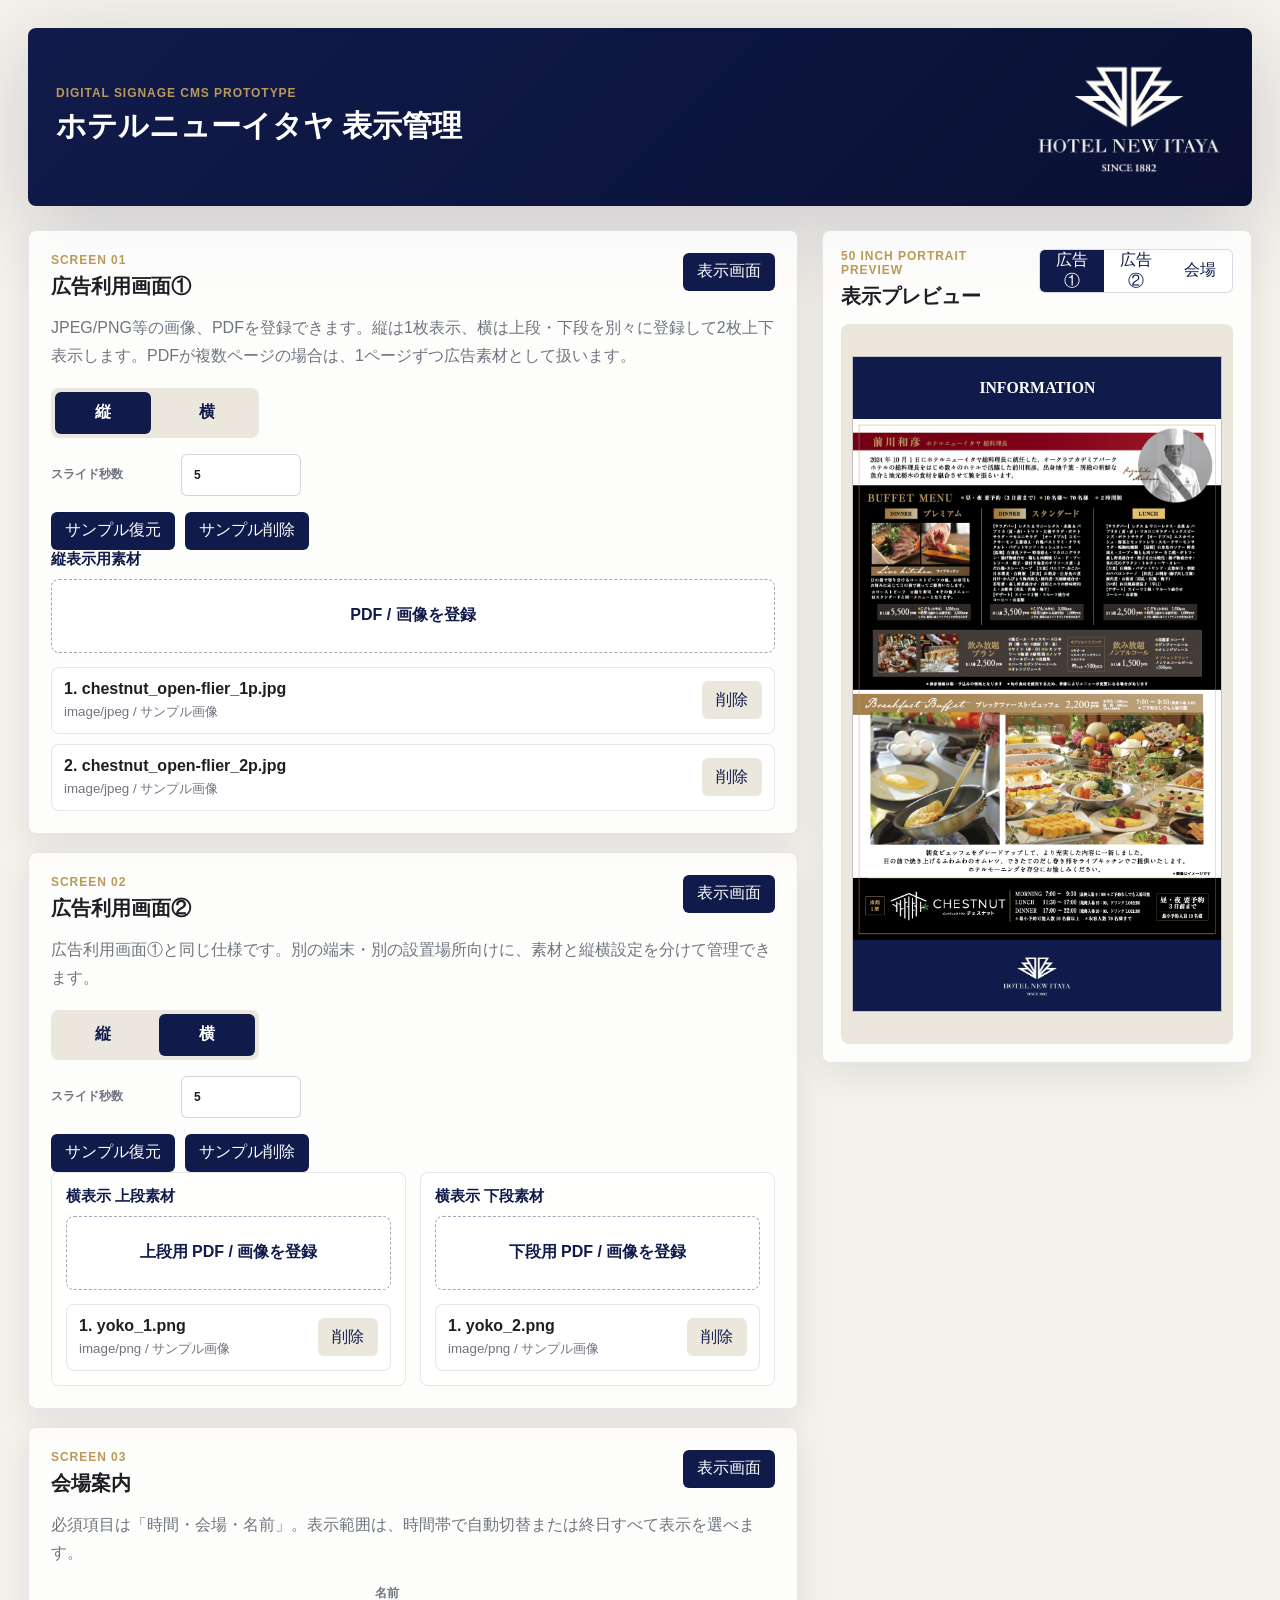
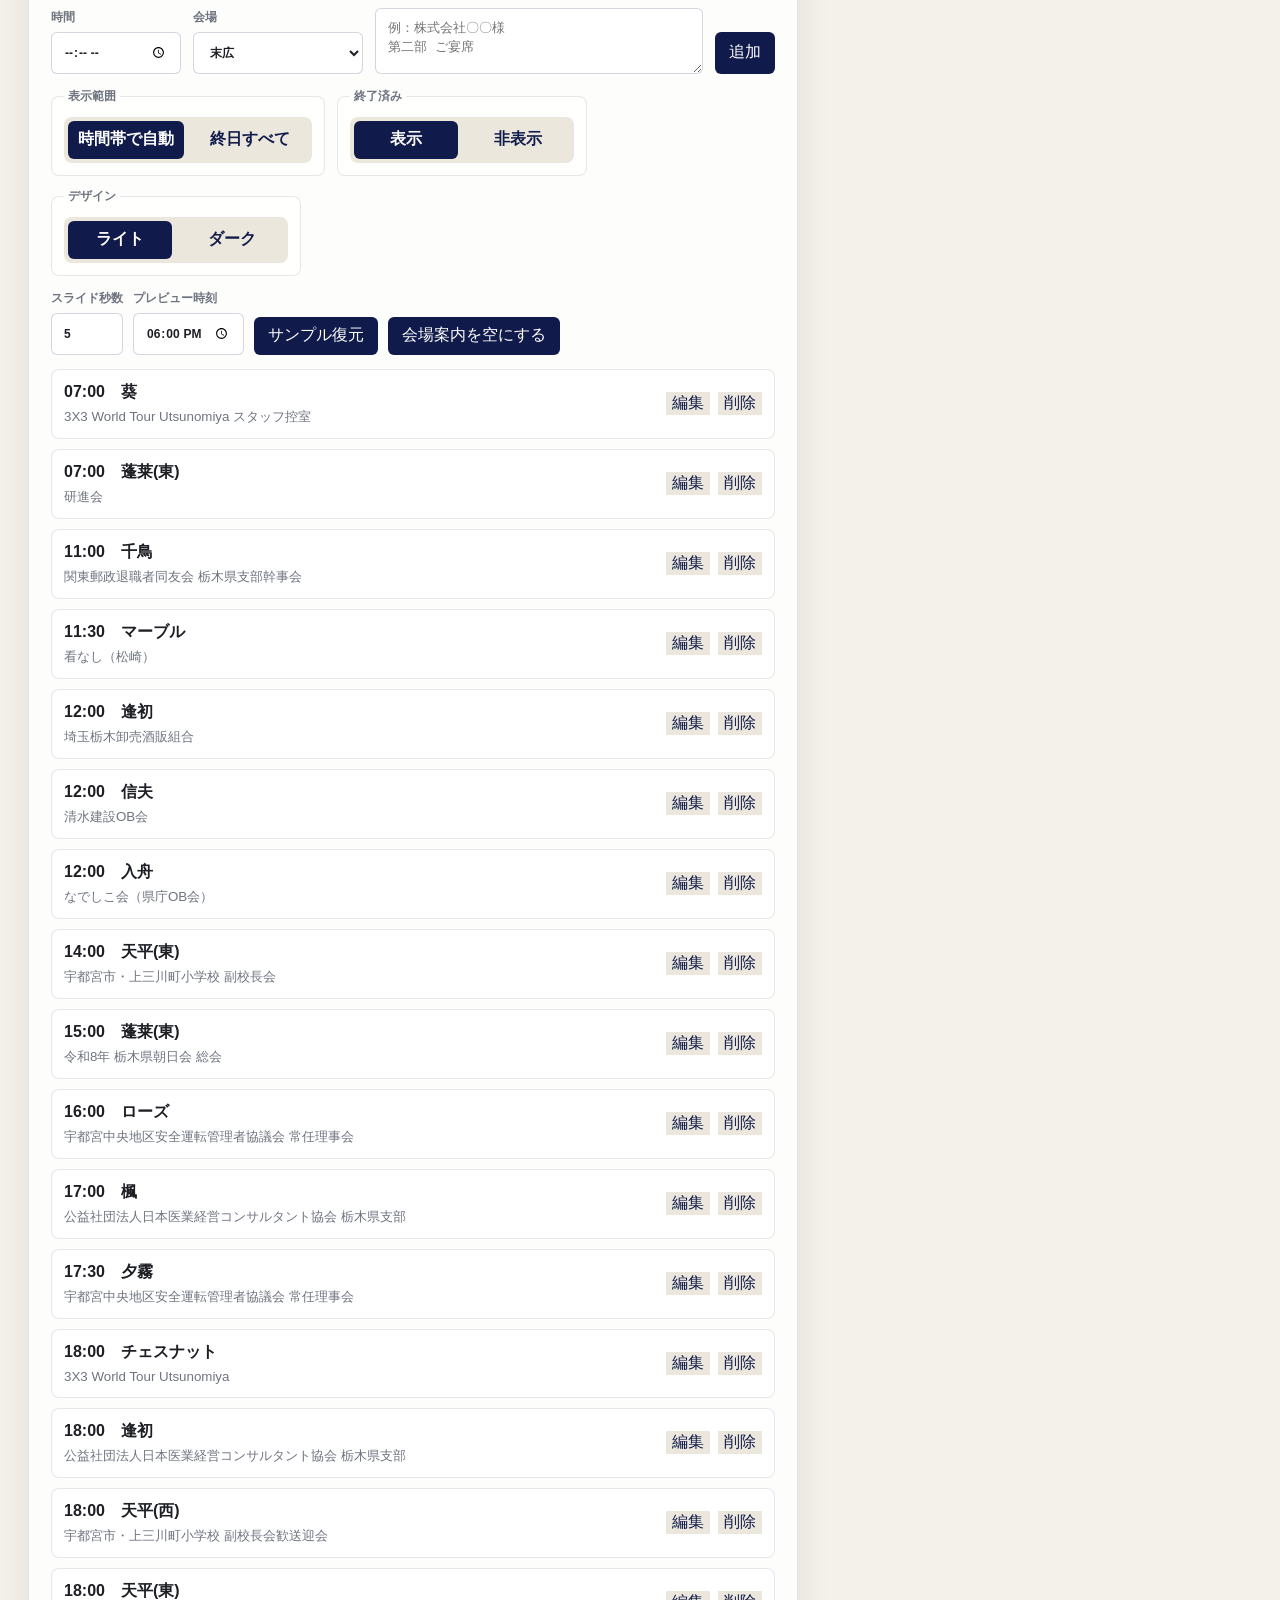
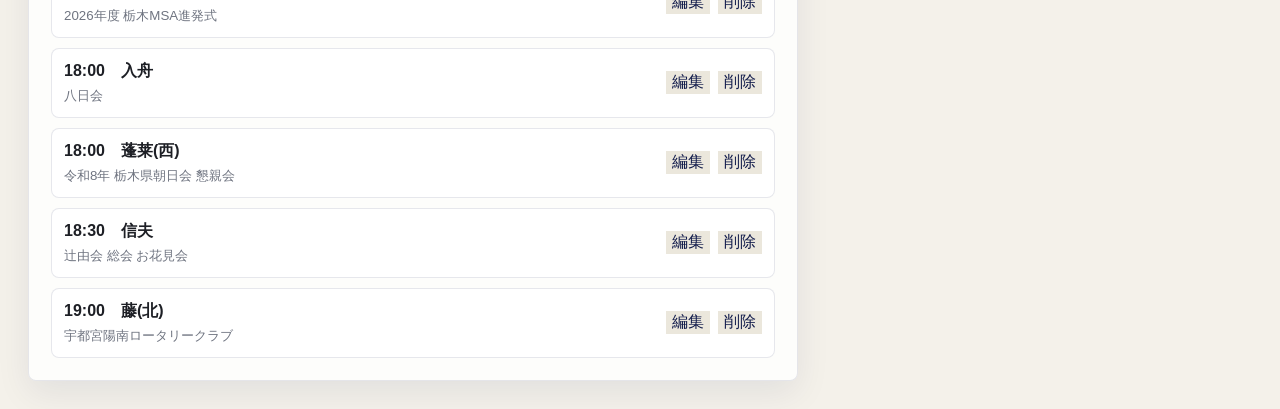
==== index.html @ 5f31ba5e "Add signage CMS prototype" ====
<!doctype html>
<html lang="ja">
  <head>
    <meta charset="utf-8">
    <meta name="viewport" content="width=device-width, initial-scale=1">
    <title>ホテルニューイタヤ デジタルサイネージCMS 試作</title>
    <link rel="stylesheet" href="./styles.css">
  </head>
  <body>
    <main id="adminApp" class="admin-app" aria-label="CMS管理画面">
      <header class="admin-header">
        <div>
          <p class="eyebrow">DIGITAL SIGNAGE CMS PROTOTYPE</p>
          <h1>ホテルニューイタヤ 表示管理</h1>
        </div>
        <img class="admin-logo" src="./assets/logo_itaya.png" alt="HOTEL NEW ITAYA">
      </header>

      <section class="admin-layout">
        <div class="admin-controls">
          <section class="panel">
            <div class="panel-title">
              <div>
                <p class="panel-kicker">Screen 01</p>
                <h2>広告利用画面①</h2>
              </div>
              <a class="ghost-link" data-view-link href="./index.html?screen=ad1" target="_blank">表示画面</a>
            </div>
            <p class="panel-note">JPEG/PNG等の画像、PDFを登録できます。縦は1枚表示、横は上段・下段を別々に登録して2枚上下表示します。PDFが複数ページの場合は、1ページずつ広告素材として扱います。</p>
            <div class="layout-choice" role="radiogroup" aria-label="広告表示方向">
              <label>
                <input id="adLayoutPortrait" type="radio" name="adLayout" value="portrait">
                <span>縦</span>
              </label>
              <label>
                <input id="adLayoutLandscape" type="radio" name="adLayout" value="landscape">
                <span>横</span>
              </label>
            </div>
            <label class="setting-field">
              <span>スライド秒数</span>
              <input id="adSlideSeconds" type="number" min="1" max="120" step="1">
            </label>
            <div class="event-tools ad-sample-tools">
              <button id="restoreAdSamples" type="button">サンプル復元</button>
              <button id="clearAdSamples" type="button">サンプル削除</button>
            </div>
            <div id="adPortraitControls" class="media-mode-panel">
              <h3>縦表示用素材</h3>
              <label class="upload-box">
                <input id="adPortraitUpload" type="file" accept=".jpg,.jpeg,.png,.webp,.gif,.pdf,image/*,application/pdf" multiple>
                <span>PDF / 画像を登録</span>
              </label>
              <div id="adPortraitList" class="media-list"></div>
            </div>
            <div id="adLandscapeControls" class="media-mode-panel">
              <div class="split-upload-grid">
                <section class="split-upload">
                  <h3>横表示 上段素材</h3>
                  <label class="upload-box">
                    <input id="adLandscapeTopUpload" type="file" accept=".jpg,.jpeg,.png,.webp,.gif,.pdf,image/*,application/pdf" multiple>
                    <span>上段用 PDF / 画像を登録</span>
                  </label>
                  <div id="adLandscapeTopList" class="media-list"></div>
                </section>
                <section class="split-upload">
                  <h3>横表示 下段素材</h3>
                  <label class="upload-box">
                    <input id="adLandscapeBottomUpload" type="file" accept=".jpg,.jpeg,.png,.webp,.gif,.pdf,image/*,application/pdf" multiple>
                    <span>下段用 PDF / 画像を登録</span>
                  </label>
                  <div id="adLandscapeBottomList" class="media-list"></div>
                </section>
              </div>
            </div>
          </section>

          <section class="panel">
            <div class="panel-title">
              <div>
                <p class="panel-kicker">Screen 02</p>
                <h2>広告利用画面②</h2>
              </div>
              <a class="ghost-link" data-view-link href="./index.html?screen=ad2" target="_blank">表示画面</a>
            </div>
            <p class="panel-note">広告利用画面①と同じ仕様です。別の端末・別の設置場所向けに、素材と縦横設定を分けて管理できます。</p>
            <div class="layout-choice" role="radiogroup" aria-label="広告表示方向②">
              <label>
                <input id="ad2LayoutPortrait" type="radio" name="ad2Layout" value="portrait">
                <span>縦</span>
              </label>
              <label>
                <input id="ad2LayoutLandscape" type="radio" name="ad2Layout" value="landscape">
                <span>横</span>
              </label>
            </div>
            <label class="setting-field">
              <span>スライド秒数</span>
              <input id="ad2SlideSeconds" type="number" min="1" max="120" step="1">
            </label>
            <div class="event-tools ad-sample-tools">
              <button id="restoreAd2Samples" type="button">サンプル復元</button>
              <button id="clearAd2Samples" type="button">サンプル削除</button>
            </div>
            <div id="ad2PortraitControls" class="media-mode-panel">
              <h3>縦表示用素材</h3>
              <label class="upload-box">
                <input id="ad2PortraitUpload" type="file" accept=".jpg,.jpeg,.png,.webp,.gif,.pdf,image/*,application/pdf" multiple>
                <span>PDF / 画像を登録</span>
              </label>
              <div id="ad2PortraitList" class="media-list"></div>
            </div>
            <div id="ad2LandscapeControls" class="media-mode-panel">
              <div class="split-upload-grid">
                <section class="split-upload">
                  <h3>横表示 上段素材</h3>
                  <label class="upload-box">
                    <input id="ad2LandscapeTopUpload" type="file" accept=".jpg,.jpeg,.png,.webp,.gif,.pdf,image/*,application/pdf" multiple>
                    <span>上段用 PDF / 画像を登録</span>
                  </label>
                  <div id="ad2LandscapeTopList" class="media-list"></div>
                </section>
                <section class="split-upload">
                  <h3>横表示 下段素材</h3>
                  <label class="upload-box">
                    <input id="ad2LandscapeBottomUpload" type="file" accept=".jpg,.jpeg,.png,.webp,.gif,.pdf,image/*,application/pdf" multiple>
                    <span>下段用 PDF / 画像を登録</span>
                  </label>
                  <div id="ad2LandscapeBottomList" class="media-list"></div>
                </section>
              </div>
            </div>
          </section>

          <section class="panel">
            <div class="panel-title">
              <div>
                <p class="panel-kicker">Screen 03</p>
                <h2>会場案内</h2>
              </div>
              <a class="ghost-link" data-view-link href="./index.html?screen=venue" target="_blank">表示画面</a>
            </div>
            <p class="panel-note">必須項目は「時間・会場・名前」。表示範囲は、時間帯で自動切替または終日すべて表示を選べます。</p>

            <form id="eventForm" class="event-form">
              <label>
                <span>時間</span>
                <input id="eventTime" type="time" required>
              </label>
              <label>
                <span>会場</span>
                <select id="eventVenue" required></select>
              </label>
              <label class="event-name-field">
                <span>名前</span>
                <textarea id="eventName" rows="2" required placeholder="例：株式会社〇〇様&#10;第二部 ご宴席"></textarea>
              </label>
              <div class="event-form-actions">
                <button id="eventSubmitButton" type="submit">追加</button>
                <button id="cancelEventEdit" class="secondary is-hidden" type="button">編集取消</button>
              </div>
            </form>

            <div class="venue-options">
              <fieldset class="venue-option-group">
                <legend>表示範囲</legend>
                <div class="venue-toggle">
                  <label>
                    <input id="venueModeAuto" type="radio" name="venueDisplayMode" value="auto">
                    <span>時間帯で自動</span>
                  </label>
                  <label>
                    <input id="venueModeAll" type="radio" name="venueDisplayMode" value="all">
                    <span>終日すべて</span>
                  </label>
                </div>
              </fieldset>
              <fieldset class="venue-option-group">
                <legend>終了済み</legend>
                <div class="venue-toggle">
                  <label>
                    <input id="venueEndedShow" type="radio" name="venueEndedMode" value="show">
                    <span>表示</span>
                  </label>
                  <label>
                    <input id="venueEndedHide" type="radio" name="venueEndedMode" value="hide">
                    <span>非表示</span>
                  </label>
                </div>
              </fieldset>
              <fieldset class="venue-option-group">
                <legend>デザイン</legend>
                <div class="venue-toggle">
                  <label>
                    <input id="venueThemeLight" type="radio" name="venueTheme" value="light">
                    <span>ライト</span>
                  </label>
                  <label>
                    <input id="venueThemeDark" type="radio" name="venueTheme" value="dark">
                    <span>ダーク</span>
                  </label>
                </div>
              </fieldset>
            </div>

            <div class="event-tools">
              <label>
                <span>スライド秒数</span>
                <input id="venueSlideSeconds" type="number" min="1" max="120" step="1">
              </label>
              <label>
                <span>プレビュー時刻</span>
                <input id="previewTime" type="time" value="18:00">
              </label>
              <button id="loadSampleEvents" type="button">サンプル復元</button>
              <button id="clearEvents" type="button">会場案内を空にする</button>
            </div>
            <div id="eventList" class="event-list"></div>
          </section>
        </div>

        <aside class="preview-panel" aria-label="表示プレビュー">
          <div class="preview-toolbar">
            <div>
              <p class="panel-kicker">50 inch portrait preview</p>
              <h2>表示プレビュー</h2>
            </div>
            <div class="segmented" role="tablist" aria-label="プレビュー切替">
              <button class="active" type="button" data-preview-screen="ad1">広告①</button>
              <button type="button" data-preview-screen="ad2">広告②</button>
              <button type="button" data-preview-screen="venue">会場</button>
            </div>
          </div>
          <div id="screenPreview" class="monitor-preview"></div>
        </aside>
      </section>
    </main>

    <main id="viewerApp" class="viewer-app" aria-label="サイネージ表示画面"></main>

    <script src="./app.js"></script>
  </body>
</html>
---- styles.css ----
:root {
  --itaya-navy: #111b4b;
  --itaya-navy-deep: #091033;
  --itaya-gold: #b99a58;
  --paper: #fbfaf6;
  --ink: #1d1f25;
  --muted: #6f7480;
  --line: #d8d3c4;
  --admin-bg: #f4f1ea;
  --shadow: 0 22px 80px rgba(17, 27, 75, 0.18);
}

* {
  box-sizing: border-box;
}

html,
body {
  min-height: 100%;
}

body {
  margin: 0;
  color: var(--ink);
  background: var(--admin-bg);
  font-family: -apple-system, BlinkMacSystemFont, "Hiragino Sans", "Yu Gothic", "Meiryo", sans-serif;
}

button,
input,
select {
  font: inherit;
}

button {
  border: 0;
  cursor: pointer;
}

.is-hidden {
  display: none !important;
}

.admin-app {
  min-height: 100vh;
  padding: 28px;
}

.viewer-mode .admin-app {
  display: none;
}

.viewer-app {
  display: none;
}

.viewer-mode .viewer-app {
  display: grid;
  width: 100vw;
  height: 100vh;
  place-items: center;
  overflow: hidden;
  background: #050609;
}

.admin-header {
  display: flex;
  align-items: center;
  justify-content: space-between;
  gap: 24px;
  max-width: 1480px;
  margin: 0 auto 24px;
  padding: 24px 28px;
  color: #fff;
  background: linear-gradient(135deg, var(--itaya-navy), var(--itaya-navy-deep));
  border-radius: 8px;
  box-shadow: var(--shadow);
}

.admin-header h1,
.panel h2,
.preview-panel h2 {
  margin: 0;
}

.admin-header h1 {
  font-size: 30px;
  letter-spacing: 0;
}

.eyebrow,
.panel-kicker {
  margin: 0 0 6px;
  color: var(--itaya-gold);
  font-size: 12px;
  font-weight: 700;
  letter-spacing: 0.08em;
  text-transform: uppercase;
}

.admin-logo {
  width: 190px;
  max-width: 34vw;
  height: auto;
  object-fit: contain;
}

.admin-layout {
  display: grid;
  grid-template-columns: minmax(0, 1fr) 430px;
  gap: 24px;
  max-width: 1480px;
  margin: 0 auto;
}

.admin-controls {
  display: grid;
  gap: 18px;
}

.panel,
.preview-panel {
  background: rgba(255, 255, 255, 0.82);
  border: 1px solid rgba(17, 27, 75, 0.1);
  border-radius: 8px;
  box-shadow: 0 12px 34px rgba(17, 27, 75, 0.08);
}

.panel {
  padding: 22px;
}

.panel-title,
.preview-toolbar {
  display: flex;
  align-items: flex-start;
  justify-content: space-between;
  gap: 16px;
}

.panel h2,
.preview-panel h2 {
  font-size: 20px;
  letter-spacing: 0;
}

.panel-note {
  margin: 14px 0 18px;
  color: var(--muted);
  line-height: 1.75;
}

.ghost-link,
.event-form button,
.event-tools button,
.media-item button {
  display: inline-flex;
  align-items: center;
  justify-content: center;
  min-height: 38px;
  padding: 0 14px;
  color: #fff;
  text-decoration: none;
  background: var(--itaya-navy);
  border-radius: 6px;
  white-space: nowrap;
}

.upload-box {
  display: flex;
  align-items: center;
  justify-content: center;
  min-height: 74px;
  padding: 16px;
  color: var(--itaya-navy);
  font-weight: 700;
  border: 1px dashed rgba(17, 27, 75, 0.38);
  border-radius: 8px;
  background: #fff;
  cursor: pointer;
}

.upload-box input {
  position: absolute;
  width: 1px;
  height: 1px;
  opacity: 0;
  pointer-events: none;
}

.media-list,
.event-list {
  display: grid;
  gap: 10px;
  margin-top: 14px;
}

.media-item,
.event-row {
  display: grid;
  grid-template-columns: 1fr auto;
  gap: 12px;
  align-items: center;
  padding: 12px;
  background: #fff;
  border: 1px solid rgba(17, 27, 75, 0.1);
  border-radius: 8px;
}

.media-item strong,
.event-row strong {
  display: block;
  margin-bottom: 4px;
}

.media-item small,
.event-row small {
  white-space: pre-line;
  color: var(--muted);
}

.media-item button,
.event-row button,
.event-form button.secondary,
.event-tools button.secondary {
  color: var(--itaya-navy);
  background: #ebe7dc;
}

.event-row.is-editing {
  border-color: rgba(185, 154, 88, 0.72);
  background: rgba(185, 154, 88, 0.1);
}

.event-row-actions {
  display: flex;
  flex-wrap: wrap;
  gap: 8px;
  justify-content: flex-end;
}

.event-form {
  display: grid;
  grid-template-columns: 130px 170px minmax(220px, 1fr) auto;
  gap: 12px;
  align-items: end;
}

.setting-field {
  display: grid;
  grid-template-columns: 120px 120px;
  gap: 10px;
  align-items: center;
  width: fit-content;
  margin: 0 0 16px;
  color: var(--muted);
  font-size: 12px;
  font-weight: 700;
}

.layout-choice {
  display: inline-grid;
  grid-template-columns: repeat(2, 96px);
  gap: 8px;
  margin: 0 0 16px;
  padding: 4px;
  background: #ebe7dc;
  border-radius: 8px;
}

.layout-choice label {
  position: relative;
  display: grid;
  min-height: 42px;
  place-items: center;
  color: var(--itaya-navy);
  font-weight: 700;
  border-radius: 6px;
  cursor: pointer;
}

.layout-choice input {
  position: absolute;
  opacity: 0;
  pointer-events: none;
}

.layout-choice label:has(input:checked) {
  color: #fff;
  background: var(--itaya-navy);
}

.media-mode-panel {
  display: block;
}

.media-mode-panel.is-hidden {
  display: none;
}

.media-mode-panel h3,
.split-upload h3 {
  margin: 0 0 10px;
  color: var(--itaya-navy);
  font-size: 15px;
  letter-spacing: 0;
}

.split-upload-grid {
  display: grid;
  grid-template-columns: 1fr 1fr;
  gap: 14px;
}

.split-upload {
  min-width: 0;
  padding: 14px;
  background: rgba(255, 255, 255, 0.7);
  border: 1px solid rgba(17, 27, 75, 0.1);
  border-radius: 8px;
}

.event-form label,
.event-tools label {
  display: grid;
  gap: 6px;
  color: var(--muted);
  font-size: 12px;
  font-weight: 700;
}

.event-form input,
.event-form select,
.event-form textarea,
.event-tools input,
.setting-field input {
  min-height: 42px;
  padding: 0 12px;
  color: var(--ink);
  background: #fff;
  border: 1px solid rgba(17, 27, 75, 0.18);
  border-radius: 6px;
}

.event-form textarea {
  min-height: 66px;
  padding: 10px 12px;
  line-height: 1.45;
  resize: vertical;
}

.event-form button {
  min-height: 42px;
}

.event-form-actions {
  display: flex;
  flex-wrap: wrap;
  gap: 8px;
  align-items: end;
}

.venue-options {
  display: flex;
  flex-wrap: wrap;
  gap: 12px;
  align-items: start;
  margin-top: 14px;
}

.venue-option-group {
  display: grid;
  gap: 8px;
  min-width: 250px;
  margin: 0;
  padding: 12px;
  border: 1px solid rgba(17, 27, 75, 0.1);
  border-radius: 8px;
  background: rgba(255, 255, 255, 0.7);
}

.venue-option-group legend {
  padding: 0 4px;
  color: var(--muted);
  font-size: 12px;
  font-weight: 700;
}

.venue-toggle {
  display: inline-grid;
  grid-template-columns: repeat(2, minmax(92px, 1fr));
  gap: 8px;
  padding: 4px;
  background: #ebe7dc;
  border-radius: 8px;
}

.venue-toggle label {
  position: relative;
  display: grid;
  min-height: 38px;
  place-items: center;
  padding: 0 10px;
  color: var(--itaya-navy);
  font-weight: 700;
  border-radius: 6px;
  cursor: pointer;
}

.venue-toggle input {
  position: absolute;
  opacity: 0;
  pointer-events: none;
}

.venue-toggle label:has(input:checked) {
  color: #fff;
  background: var(--itaya-navy);
}

.event-tools {
  display: flex;
  flex-wrap: wrap;
  gap: 10px;
  align-items: end;
  margin-top: 14px;
}

.preview-panel {
  position: sticky;
  top: 20px;
  align-self: start;
  padding: 18px;
}

.preview-toolbar {
  margin-bottom: 14px;
}

.segmented {
  display: inline-grid;
  grid-template-columns: repeat(3, minmax(58px, 1fr));
  overflow: hidden;
  border: 1px solid rgba(17, 27, 75, 0.16);
  border-radius: 6px;
  background: #fff;
}

.segmented button {
  min-height: 36px;
  padding: 0 10px;
  color: var(--itaya-navy);
  background: transparent;
}

.segmented button.active {
  color: #fff;
  background: var(--itaya-navy);
}

.monitor-preview {
  display: grid;
  place-items: center;
  width: 100%;
  min-height: 720px;
  padding: 12px;
  background: #ebe7dc;
  border-radius: 8px;
}

.viewer-app > .signage-screen,
.monitor-preview > .signage-screen {
  grid-area: 1 / 1;
}

.signage-screen {
  position: relative;
  display: grid;
  grid-template-rows: 7.2% 1fr 10.2%;
  width: min(100vw, calc(100vh * 9 / 16));
  height: min(100vh, calc(100vw * 16 / 9));
  aspect-ratio: 9 / 16;
  overflow: hidden;
  container-type: size;
  color: var(--ink);
  background: var(--paper);
  box-shadow: 0 0 0 1px rgba(255, 255, 255, 0.08);
}

.signage-screen.is-entering {
  opacity: 0;
  transform: translateY(10px);
}

.signage-screen.is-visible {
  opacity: 1;
  transform: translateY(0);
  transition:
    opacity 720ms ease,
    transform 720ms cubic-bezier(0.22, 1, 0.36, 1);
}

.signage-screen.is-leaving {
  opacity: 0;
  transform: translateY(-8px);
  transition:
    opacity 720ms ease,
    transform 720ms cubic-bezier(0.22, 1, 0.36, 1);
  pointer-events: none;
}

.signage-screen.ad-screen {
  display: grid;
  grid-template-rows: 183fr minmax(0, 1528fr) 209fr;
  background: #fff;
}

.ad-header {
  display: flex;
  align-items: center;
  justify-content: center;
  color: #fff;
  background: var(--itaya-navy);
}

.ad-header-title {
  width: 100%;
  max-width: 33.333%;
  height: auto;
  max-height: 62%;
  overflow: visible;
}

.ad-header-title text {
  fill: #fff;
  font-family: "Times New Roman", "Hiragino Mincho ProN", "Yu Mincho", serif;
  font-weight: 700;
}

.monitor-preview .signage-screen {
  width: min(100%, 390px);
  height: auto;
  min-height: auto;
  aspect-ratio: 9 / 16;
  container-type: normal;
  box-shadow: 0 0 0 1px rgba(17, 27, 75, 0.18);
}

.monitor-preview .venue-header {
  padding: 14px 20px 8px;
}

.monitor-preview .venue-header h1 {
  font-size: 26px;
}

.monitor-preview .venue-date {
  margin-top: 4px;
  font-size: 11px;
}

.monitor-preview .venue-list {
  gap: 4px;
  padding: 8px 14px 10px;
}

.monitor-preview .venue-card {
  grid-template-columns: 70px 1fr;
  border-width: 1px;
}

.monitor-preview .venue-time {
  font-size: 22px;
}

.monitor-preview .venue-status-label {
  font-size: 7px;
}

.monitor-preview .venue-detail {
  grid-template-columns: 70px 1px minmax(0, 1fr);
  gap: 10px;
  padding: 6px 10px 8px;
}

.monitor-preview .venue-room-line {
  gap: 3px;
}

.monitor-preview .venue-divider {
  width: 1px;
  height: 64%;
  min-height: 20px;
}

.monitor-preview .venue-location-badge {
  min-width: 42px;
  height: 17px;
  padding: 0 5px;
  font-size: 8px;
}

.monitor-preview .venue-room {
  font-size: 12px;
  line-height: 1.03;
}

.monitor-preview .venue-name {
  font-size: 13px;
  line-height: 1.1;
}

.monitor-preview .venue-footer img {
  width: 92px;
}

.ad-stage {
  position: relative;
  display: grid;
  gap: 0;
  width: 100%;
  height: 100%;
  min-height: 0;
  padding: 0;
  background: #fff;
  overflow: hidden;
}

.ad-stage.portrait {
  place-items: start center;
}

.ad-stage.landscape {
  display: flex;
  flex-direction: column;
  align-items: stretch;
}

.media-frame-wrap {
  position: relative;
  display: grid;
  width: 100%;
  height: auto;
  place-items: center;
  overflow: hidden;
  background: #fff;
  border: 0;
}

.ad-stage.portrait .media-frame-wrap {
  width: 100%;
  height: 100%;
}

.media-frame-wrap.pdf-native-frame {
  aspect-ratio: var(--pdf-page-ratio, 1 / 1.414);
}

.ad-stage.portrait .media-frame-wrap.pdf-native-frame {
  aspect-ratio: auto;
}

.ad-stage.landscape .media-frame-wrap.pdf-native-frame {
  flex: 0 0 auto;
}

.media-frame-wrap iframe,
.media-frame-wrap object {
  width: 100%;
  height: 100%;
  border: 0;
  background: #fff;
}

.media-frame-wrap .pdf-native-object {
  display: block;
  min-height: 240px;
}

.media-frame-wrap .media-fit-width {
  display: block;
  inline-size: 100% !important;
  block-size: auto !important;
  max-inline-size: 100%;
  max-block-size: none;
  object-fit: contain;
  animation: slide-content-in 720ms cubic-bezier(0.22, 1, 0.36, 1) both;
}

.ad-footer {
  display: flex;
  align-items: center;
  justify-content: center;
  min-height: 0;
  padding: 2% 6%;
  background: var(--itaya-navy);
}

.ad-footer img {
  width: min(42%, 360px);
  max-height: 84%;
  object-fit: contain;
}

.empty-media,
.empty-events {
  display: grid;
  place-items: center;
  width: 100%;
  height: 100%;
  min-height: 240px;
  padding: 28px;
  color: var(--muted);
  text-align: center;
  line-height: 1.7;
  background: rgba(255, 255, 255, 0.76);
  border: 1px dashed rgba(185, 154, 88, 0.55);
}

.venue-screen {
  display: grid;
  grid-template-rows: 8.4% minmax(0, 1fr) 9.2%;
  padding: 0;
  color: #171717;
  background:
    linear-gradient(rgba(255, 255, 255, 0.86), rgba(255, 255, 255, 0.92)),
    radial-gradient(circle at 24% 0%, rgba(185, 154, 88, 0.22), transparent 32%),
    var(--paper);
}

.venue-screen.dark-mode {
  color: #fff;
  background:
    linear-gradient(rgba(6, 9, 28, 0.9), rgba(6, 9, 28, 0.96)),
    radial-gradient(circle at 24% 0%, rgba(185, 154, 88, 0.18), transparent 34%),
    var(--itaya-navy-deep);
}

.venue-header {
  display: grid;
  align-content: center;
  min-height: 0;
  padding: 2% 6% 1.2%;
  text-align: center;
}

.venue-header h1 {
  margin: 0;
  font-family: "Hiragino Mincho ProN", "Yu Mincho", "Times New Roman", serif;
  font-size: clamp(20px, 5.4cqw, 58px);
  font-weight: 500;
  letter-spacing: 0;
}

.venue-screen.dark-mode .venue-header h1 {
  color: #fff;
}

.venue-date {
  margin: 0.7% 0 0;
  color: var(--muted);
  font-size: clamp(10px, 1.75cqw, 19px);
}

.venue-screen.dark-mode .venue-date {
  color: rgba(237, 224, 187, 0.86);
}

.venue-list {
  display: grid;
  align-content: stretch;
  grid-template-rows: repeat(10, minmax(0, 1fr));
  gap: clamp(6px, 0.95cqh, 18px);
  min-height: 0;
  padding: clamp(10px, 1.45cqh, 28px) 4.6% clamp(12px, 1.9cqh, 36px);
}

.venue-card {
  position: relative;
  display: grid;
  grid-template-columns: 17% 1fr;
  min-height: 0;
  overflow: hidden;
  background: rgba(255, 255, 255, 0.92);
  border: 1.4px solid rgba(185, 154, 88, 0.88);
  animation: slide-content-in 700ms cubic-bezier(0.22, 1, 0.36, 1) both;
}

.venue-screen.dark-mode .venue-card {
  background: rgba(8, 13, 39, 0.94);
  border-color: rgba(213, 185, 112, 0.9);
}

.venue-card.is-active-window {
  border-color: rgba(185, 154, 88, 1);
  box-shadow: 0 0 0 2px rgba(185, 154, 88, 0.22), 0 8px 22px rgba(38, 30, 12, 0.12);
}

.venue-card.is-active-window::after {
  content: "";
  position: absolute;
  inset: 0;
  pointer-events: none;
  border: clamp(2px, 0.34cqw, 4px) solid rgba(185, 154, 88, 0.96);
  opacity: 0.18;
  animation: venue-active-pulse 1.6s ease-in-out infinite;
}

.venue-card.is-active-window .venue-time {
  background: linear-gradient(135deg, var(--itaya-navy) 0%, #192762 100%);
}

.venue-card.is-active-window .venue-time span {
  animation: venue-time-number-pulse 1.6s ease-in-out infinite;
}

.venue-screen.dark-mode .venue-card.is-active-window {
  border-color: rgba(226, 201, 132, 1);
  box-shadow: 0 0 0 2px rgba(226, 201, 132, 0.2), 0 8px 24px rgba(0, 0, 0, 0.28);
}

.venue-screen.dark-mode .venue-card.is-active-window::after {
  border-color: rgba(240, 218, 152, 0.98);
}

.venue-screen.dark-mode .venue-card.is-active-window .venue-time {
  background: linear-gradient(135deg, #d1ad54 0%, #f2d98f 100%);
}

.venue-screen.dark-mode .venue-card.is-active-window .venue-time span {
  animation-name: venue-time-number-pulse-dark;
}

.venue-card:nth-child(2) {
  animation-delay: 70ms;
}

.venue-card:nth-child(3) {
  animation-delay: 120ms;
}

.venue-card:nth-child(4) {
  animation-delay: 170ms;
}

.venue-card:nth-child(5) {
  animation-delay: 220ms;
}

.venue-card:nth-child(6) {
  animation-delay: 270ms;
}

.venue-time {
  display: grid;
  align-content: center;
  justify-items: center;
  gap: clamp(2px, 0.32cqh, 5px);
  height: 100%;
  color: #fff;
  font-family: "Times New Roman", "Hiragino Mincho ProN", "Yu Mincho", serif;
  font-size: clamp(20px, 4.5cqw, 50px);
  line-height: 1;
  text-align: center;
  background: var(--itaya-navy);
}

.venue-screen.dark-mode .venue-time {
  color: var(--itaya-navy-deep);
  background: var(--itaya-gold);
}

.venue-status-label {
  color: #f2d98f;
  font-family: -apple-system, BlinkMacSystemFont, "Hiragino Sans", "Yu Gothic", "Meiryo", sans-serif;
  font-size: clamp(6px, 1.06cqw, 12px);
  font-weight: 700;
  line-height: 1;
  white-space: nowrap;
}

.venue-screen.dark-mode .venue-status-label {
  color: var(--itaya-navy-deep);
}

.venue-time span {
  display: block;
  font-variant-numeric: tabular-nums;
  line-height: 0.9;
  transform: translateY(0.08em);
}

.venue-detail {
  display: grid;
  grid-template-columns: 24% 2px minmax(0, 1fr);
  align-items: center;
  gap: clamp(14px, 2.4cqw, 28px);
  min-width: 0;
  padding: clamp(8px, 1.2cqh, 20px) clamp(18px, 3cqw, 34px) clamp(12px, 1.6cqh, 28px) clamp(16px, 2.7cqw, 32px);
}

.venue-room-line {
  display: grid;
  align-content: center;
  justify-items: start;
  gap: clamp(3px, 0.46cqh, 7px);
  height: 100%;
  min-width: 0;
}

.venue-divider {
  width: 100%;
  height: 68%;
  min-height: 28px;
  background: rgba(185, 154, 88, 0.82);
}

.venue-screen.dark-mode .venue-divider {
  background: rgba(229, 205, 142, 0.9);
}

.venue-location-badge {
  display: inline-grid;
  flex: 0 0 auto;
  place-items: center;
  min-width: clamp(42px, 8.3cqw, 92px);
  height: clamp(17px, 2.75cqw, 31px);
  padding: 0 clamp(5px, 1.05cqw, 12px);
  color: #fff;
  font-size: clamp(7px, 1.35cqw, 15px);
  font-weight: 700;
  line-height: 1;
  white-space: nowrap;
  background: var(--itaya-navy);
  border-radius: 2px;
}

.venue-screen.dark-mode .venue-location-badge {
  color: var(--itaya-navy-deep);
  background: #fff;
}

.venue-room {
  min-width: 0;
  color: #111;
  font-family: -apple-system, BlinkMacSystemFont, "Hiragino Sans", "Yu Gothic", "Meiryo", sans-serif;
  font-size: clamp(13px, 2.42cqw, 27px);
  font-weight: 700;
  line-height: 1.05;
  overflow-wrap: anywhere;
}

.venue-screen.dark-mode .venue-room {
  color: rgba(248, 241, 221, 0.94);
}

.venue-name {
  align-self: center;
  overflow-wrap: anywhere;
  font-family: "Hiragino Mincho ProN", "Yu Mincho", "Times New Roman", serif;
  font-size: clamp(15px, 2.85cqw, 32px);
  font-weight: 700;
  line-height: 1.15;
  white-space: pre-line;
}

.venue-screen.dark-mode .venue-name {
  color: #fff;
}

.venue-footer {
  display: flex;
  align-items: center;
  justify-content: center;
  min-height: 0;
  padding: 1.5% 6%;
  background: var(--itaya-navy);
}

.venue-screen.dark-mode .venue-footer {
  background: #05091f;
}

.venue-footer img {
  width: min(34%, 300px);
  max-height: 84%;
  object-fit: contain;
}

.empty-events {
  min-height: 100%;
  font-size: clamp(16px, 3cqw, 34px);
  grid-row: 1 / -1;
}

@keyframes slide-content-in {
  from {
    opacity: 0;
    transform: translateY(16px);
  }

  to {
    opacity: 1;
    transform: translateY(0);
  }
}

@keyframes venue-active-pulse {
  0%,
  100% {
    opacity: 0.16;
    box-shadow: inset 0 0 0 0 rgba(185, 154, 88, 0.1);
  }

  50% {
    opacity: 0.84;
    box-shadow: inset 0 0 0 clamp(2px, 0.36cqw, 4px) rgba(185, 154, 88, 0.18);
  }
}

@keyframes venue-time-number-pulse {
  0%,
  100% {
    color: #fff;
    text-shadow: none;
  }

  50% {
    color: #f2d98f;
    text-shadow: 0 0 10px rgba(242, 217, 143, 0.36);
  }
}

@keyframes venue-time-number-pulse-dark {
  0%,
  100% {
    color: var(--itaya-navy-deep);
    text-shadow: none;
  }

  50% {
    color: #6d4a12;
    text-shadow: 0 0 8px rgba(255, 255, 255, 0.32);
  }
}

@media (prefers-reduced-motion: reduce) {
  .signage-screen.is-entering,
  .signage-screen.is-visible,
  .signage-screen.is-leaving,
  .media-frame-wrap .media-fit-width,
  .venue-card,
  .venue-card.is-active-window::after,
  .venue-card.is-active-window .venue-time span {
    animation: none;
    opacity: 1;
    transform: none;
    transition: none;
  }
}

@media (max-width: 1080px) {
  .admin-layout {
    grid-template-columns: 1fr;
  }

  .preview-panel {
    position: static;
  }
}

@media (max-width: 760px) {
  .admin-app {
    padding: 14px;
  }

  .admin-header,
  .panel-title,
  .preview-toolbar {
    align-items: flex-start;
    flex-direction: column;
  }

  .admin-header {
    padding: 20px;
  }

  .event-form {
    grid-template-columns: 1fr;
  }

  .split-upload-grid {
    grid-template-columns: 1fr;
  }

  .monitor-preview {
    min-height: 560px;
    padding: 10px;
  }
}
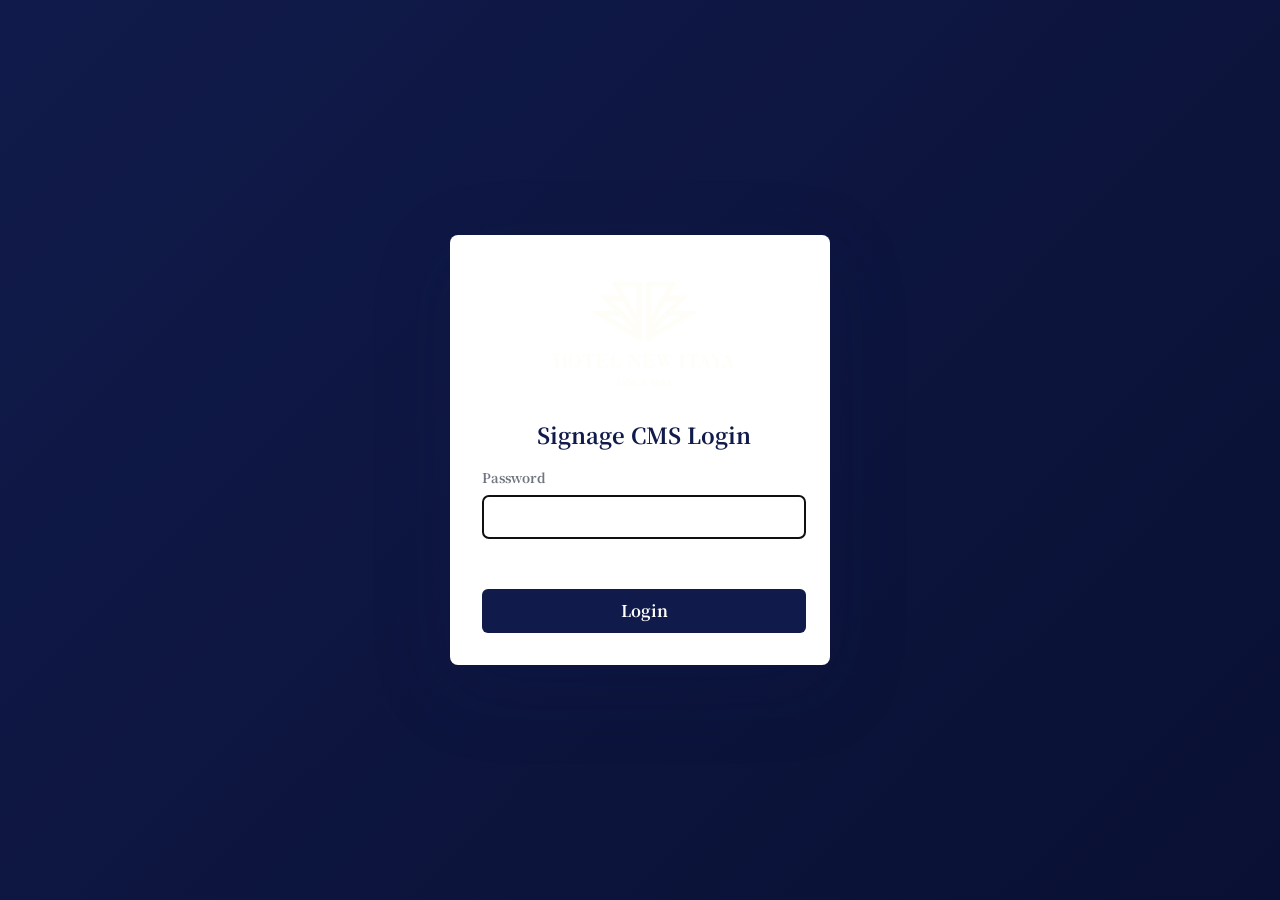
==== commit 59b2506f: "Add Marble signage preview and scheduling modes" ====
--- a/index.html
+++ b/index.html
@@ -3,10 +3,26 @@
   <head>
     <meta charset="utf-8">
     <meta name="viewport" content="width=device-width, initial-scale=1">
-    <title>ホテルニューイタヤ デジタルサイネージCMS 試作</title>
-    <link rel="stylesheet" href="./styles.css">
+    <meta name="robots" content="noindex,nofollow,noarchive">
+    <link rel="preconnect" href="https://fonts.googleapis.com">
+    <link rel="preconnect" href="https://fonts.gstatic.com" crossorigin>
+    <link href="https://fonts.googleapis.com/css2?family=Noto+Serif+JP:wght@200..900&display=swap" rel="stylesheet">
+    <title>&#12507;&#12486;&#12523;&#12491;&#12517;&#12540;&#12452;&#12479;&#12516; &#12469;&#12452;&#12493;&#12540;&#12472;&#31649;&#29702;</title>
+    <link rel="stylesheet" href="./styles.css?v=20260808-19">
   </head>
-  <body>
+  <body class="auth-locked" data-admin-screen="venue" data-admin-page="index">
+    <main id="loginApp" class="login-app" aria-label="Login">
+      <form id="loginForm" class="login-panel">
+        <img class="login-logo" src="./assets/logo_itaya.png" alt="HOTEL NEW ITAYA">
+        <h1>Signage CMS Login</h1>
+        <label>
+          <span>Password</span>
+          <input id="loginPassword" type="password" autocomplete="current-password" required>
+        </label>
+        <p id="loginError" class="login-error" role="alert"></p>
+        <button type="submit">Login</button>
+      </form>
+    </main>
     <main id="adminApp" class="admin-app" aria-label="CMS管理画面">
       <header class="admin-header">
         <div>
@@ -15,18 +31,27 @@
         </div>
         <img class="admin-logo" src="./assets/logo_itaya.png" alt="HOTEL NEW ITAYA">
       </header>
+      <nav class="admin-nav" aria-label="Admin navigation">
+        <a data-admin-nav="venue" href="./index.html">&#20250;&#22580;</a>
+        <a data-admin-nav="venue-auto" href="./admin-venue-auto.html">&#20250;&#22580;&#65288;&#33258;&#21205;&#65289;</a>
+        <a data-admin-nav="ad1" href="./admin-ad1.html">&#24195;&#21578;&#9312;</a>
+        <a data-admin-nav="ad2" href="./admin-ad2.html">&#24195;&#21578;&#9313;</a>
+        <a data-admin-nav="marble" href="./admin-marble.html">マーブル</a>
+        <a data-admin-nav="report" href="./report.html">帳票出力</a>
+        <a class="admin-nav-manual" href="./itaya_signage_manual.pdf" target="_blank" rel="noopener">操作マニュアル</a>
+      </nav>
 
       <section class="admin-layout">
         <div class="admin-controls">
-          <section class="panel">
+          <section class="panel" data-admin-panel="ad1">
             <div class="panel-title">
               <div>
-                <p class="panel-kicker">Screen 01</p>
-                <h2>広告利用画面①</h2>
-              </div>
-              <a class="ghost-link" data-view-link href="./index.html?screen=ad1" target="_blank">表示画面</a>
-            </div>
-            <p class="panel-note">JPEG/PNG等の画像、PDFを登録できます。縦は1枚表示、横は上段・下段を別々に登録して2枚上下表示します。PDFが複数ページの場合は、1ページずつ広告素材として扱います。</p>
+                <p class="panel-kicker">Admin 01</p>
+                <h2>&#24195;&#21578;&#9312;</h2>
+              </div>
+              <a class="ghost-link" data-view-link href="./ad1.html" target="_blank">表示画面</a>
+            </div>
+            <p class="panel-note">&#24195;&#21578;&#9313;&#12392;&#21516;&#12376;&#20181;&#27096;&#12391;&#12377;&#12290;&#21029;&#12398;&#31471;&#26411;&#12539;&#21029;&#12398;&#35373;&#32622;&#22580;&#25152;&#21521;&#12369;&#12395;&#12289;&#32032;&#26448;&#12392;&#32294;&#27178;&#35373;&#23450;&#12434;&#20998;&#12369;&#12390;&#31649;&#29702;&#12391;&#12365;&#12414;&#12377;&#12290;</p>
             <div class="layout-choice" role="radiogroup" aria-label="広告表示方向">
               <label>
                 <input id="adLayoutPortrait" type="radio" name="adLayout" value="portrait">
@@ -75,15 +100,15 @@
             </div>
           </section>
 
-          <section class="panel">
+          <section class="panel" data-admin-panel="ad2">
             <div class="panel-title">
               <div>
-                <p class="panel-kicker">Screen 02</p>
-                <h2>広告利用画面②</h2>
-              </div>
-              <a class="ghost-link" data-view-link href="./index.html?screen=ad2" target="_blank">表示画面</a>
-            </div>
-            <p class="panel-note">広告利用画面①と同じ仕様です。別の端末・別の設置場所向けに、素材と縦横設定を分けて管理できます。</p>
+                <p class="panel-kicker">Admin 02</p>
+                <h2>&#24195;&#21578;&#9313;</h2>
+              </div>
+              <a class="ghost-link" data-view-link href="./ad2.html" target="_blank">表示画面</a>
+            </div>
+            <p class="panel-note">&#24195;&#21578;&#9312;&#12392;&#21516;&#12376;&#20181;&#27096;&#12391;&#12377;&#12290;&#21029;&#12398;&#31471;&#26411;&#12539;&#21029;&#12398;&#35373;&#32622;&#22580;&#25152;&#21521;&#12369;&#12395;&#12289;&#32032;&#26448;&#12392;&#32294;&#27178;&#35373;&#23450;&#12434;&#20998;&#12369;&#12390;&#31649;&#29702;&#12391;&#12365;&#12414;&#12377;&#12290;</p>
             <div class="layout-choice" role="radiogroup" aria-label="広告表示方向②">
               <label>
                 <input id="ad2LayoutPortrait" type="radio" name="ad2Layout" value="portrait">
@@ -132,24 +157,121 @@
             </div>
           </section>
 
-          <section class="panel">
+          <section class="panel" data-admin-panel="marble">
             <div class="panel-title">
               <div>
-                <p class="panel-kicker">Screen 03</p>
-                <h2>会場案内</h2>
-              </div>
-              <a class="ghost-link" data-view-link href="./index.html?screen=venue" target="_blank">表示画面</a>
+                <p class="panel-kicker">Admin 03</p>
+                <h2>マーブルラウンジ</h2>
+              </div>
+              <a class="ghost-link" data-view-link href="./marble.html?marblePeriod=lunch" target="_blank">表示画面</a>
+            </div>
+            <p class="panel-note">マーブル専用の枠画像を使い、時間帯ごとに縦1枚または横2枚の表示内容を切り替えます。複数ページPDFは1ページずつスライドします。</p>
+            <div class="layout-choice marble-period-choice" role="radiogroup" aria-label="マーブル表示時間帯">
+              <label>
+                <input id="marblePeriodMorning" type="radio" name="marblePeriod" value="morning">
+                <span>10:00〜11:30</span>
+              </label>
+              <label>
+                <input id="marblePeriodLunch" type="radio" name="marblePeriod" value="lunch">
+                <span>11:30〜14:30</span>
+              </label>
+              <label>
+                <input id="marblePeriodDinner" type="radio" name="marblePeriod" value="dinner">
+                <span>14:30〜21:00</span>
+              </label>
+            </div>
+            <p id="marbleActivePeriodLabel" class="panel-note marble-active-period-label">編集中: 11:30〜14:30</p>
+            <div class="marble-preview-links" aria-label="時間帯別プレビュー">
+              <span>固定プレビュー</span>
+              <a data-marble-period-link="morning" href="./marble.html?marblePeriod=morning" target="_blank">10:00〜11:30</a>
+              <a data-marble-period-link="lunch" href="./marble.html?marblePeriod=lunch" target="_blank">11:30〜14:30</a>
+              <a data-marble-period-link="dinner" href="./marble.html?marblePeriod=dinner" target="_blank">14:30〜21:00</a>
+            </div>
+            <div class="marble-lunch-eyecatch-settings">
+              <label class="check-row">
+                <input id="marbleLunchBadgeEnabled" type="checkbox">
+                <span>ランチタイムのアイキャッチを表示</span>
+              </label>
+              <label class="setting-field">
+                <span>アイキャッチ文言</span>
+                <input id="marbleLunchBadgeText" type="text" maxlength="40" placeholder="例：ランチタイム開催中">
+              </label>
+            </div>
+            <div class="layout-choice" role="radiogroup" aria-label="選択中のマーブル表示方向">
+              <label>
+                <input id="marbleLayoutPortrait" type="radio" name="marbleLayout" value="portrait">
+                <span>縦</span>
+              </label>
+              <label>
+                <input id="marbleLayoutLandscape" type="radio" name="marbleLayout" value="landscape">
+                <span>横</span>
+              </label>
+            </div>
+            <label class="setting-field">
+              <span>スライド秒数</span>
+              <input id="marbleSlideSeconds" type="number" min="1" max="120" step="1">
+            </label>
+            <div class="event-tools ad-sample-tools">
+              <button id="restoreMarbleSamples" type="button">サンプル復元</button>
+              <button id="clearMarbleSamples" type="button">サンプル削除</button>
+            </div>
+            <div id="marblePortraitControls" class="media-mode-panel">
+              <h3>縦表示用素材</h3>
+              <label class="upload-box">
+                <input id="marblePortraitUpload" type="file" accept=".jpg,.jpeg,.png,.webp,.gif,.pdf,image/*,application/pdf" multiple>
+                <span>PDF / 画像を登録</span>
+              </label>
+              <div id="marblePortraitList" class="media-list"></div>
+            </div>
+            <div id="marbleLandscapeControls" class="media-mode-panel">
+              <div class="split-upload-grid">
+                <section class="split-upload">
+                  <h3>A3横 上段素材</h3>
+                  <label class="upload-box">
+                    <input id="marbleLandscapeTopUpload" type="file" accept=".jpg,.jpeg,.png,.webp,.gif,.pdf,image/*,application/pdf" multiple>
+                    <span>上段用PDF / 画像を登録</span>
+                  </label>
+                  <div id="marbleLandscapeTopList" class="media-list"></div>
+                </section>
+                <section class="split-upload">
+                  <h3>A3横 下段素材</h3>
+                  <label class="upload-box">
+                    <input id="marbleLandscapeBottomUpload" type="file" accept=".jpg,.jpeg,.png,.webp,.gif,.pdf,image/*,application/pdf" multiple>
+                    <span>下段用PDF / 画像を登録</span>
+                  </label>
+                  <div id="marbleLandscapeBottomList" class="media-list"></div>
+                </section>
+              </div>
+            </div>
+          </section>
+
+          <section class="panel" data-admin-panel="venue">
+            <div class="panel-title">
+              <div>
+                <p class="panel-kicker">Admin 04</p>
+                <h2>&#20250;&#22580;</h2>
+              </div>
+              <a class="ghost-link" data-view-link href="./venue.html" target="_blank">表示画面</a>
             </div>
             <p class="panel-note">必須項目は「時間・会場・名前」。表示範囲は、時間帯で自動切替または終日すべて表示を選べます。</p>
 
             <form id="eventForm" class="event-form">
+              <label>
+                <span>日付</span>
+                <input id="eventDate" type="date" required>
+              </label>
               <label>
                 <span>時間</span>
                 <input id="eventTime" type="time" required>
               </label>
               <label>
                 <span>会場</span>
-                <select id="eventVenue" required></select>
+                <input id="eventVenue" list="eventVenueOptions" required>
+                <datalist id="eventVenueOptions"></datalist>
+              </label>
+              <label>
+                <span>場所</span>
+                <input id="eventLocation" type="text" placeholder="例：本館2F">
               </label>
               <label class="event-name-field">
                 <span>名前</span>
@@ -209,12 +331,23 @@
                 <input id="venueSlideSeconds" type="number" min="1" max="120" step="1">
               </label>
               <label>
+                <span>プレビュー日付</span>
+                <input id="previewDate" type="date">
+              </label>
+              <label>
                 <span>プレビュー時刻</span>
-                <input id="previewTime" type="time" value="18:00">
-              </label>
+                <input id="previewTime" type="time">
+              </label>
+              <label class="csv-import-field">
+                <span>CSV</span>
+                <input id="venueCsvUpload" type="file" accept=".csv,text/csv">
+              </label>
+              <button id="importVenueCsv" type="button">CSV Import</button>
+              <span id="venueCsvImportStatus" class="csv-import-status" aria-live="polite"></span>
               <button id="loadSampleEvents" type="button">サンプル復元</button>
               <button id="clearEvents" type="button">会場案内を空にする</button>
             </div>
+            <div id="venueDateTabs" class="venue-date-tabs" role="tablist" aria-label="会場案内の日付"></div>
             <div id="eventList" class="event-list"></div>
           </section>
         </div>
@@ -228,6 +361,7 @@
             <div class="segmented" role="tablist" aria-label="プレビュー切替">
               <button class="active" type="button" data-preview-screen="ad1">広告①</button>
               <button type="button" data-preview-screen="ad2">広告②</button>
+              <button type="button" data-preview-screen="marble">マーブル</button>
               <button type="button" data-preview-screen="venue">会場</button>
             </div>
           </div>
@@ -238,6 +372,6 @@
 
     <main id="viewerApp" class="viewer-app" aria-label="サイネージ表示画面"></main>
 
-    <script src="./app.js"></script>
+    <script src="./app.js?v=20260808-19"></script>
   </body>
 </html>
--- a/styles.css
+++ b/styles.css
@@ -23,7 +23,7 @@
   margin: 0;
   color: var(--ink);
   background: var(--admin-bg);
-  font-family: -apple-system, BlinkMacSystemFont, "Hiragino Sans", "Yu Gothic", "Meiryo", sans-serif;
+  font-family: "Noto Serif JP", "Yu Mincho", serif;
 }
 
 button,
@@ -39,6 +39,78 @@
 
 .is-hidden {
   display: none !important;
+}
+
+.auth-locked .admin-app {
+  display: none;
+}
+
+.login-app {
+  display: grid;
+  min-height: 100vh;
+  place-items: center;
+  padding: 24px;
+  background: linear-gradient(135deg, var(--itaya-navy), var(--itaya-navy-deep));
+}
+
+body:not(.auth-locked) .login-app,
+.viewer-mode .login-app {
+  display: none;
+}
+
+.login-panel {
+  display: grid;
+  gap: 18px;
+  width: min(100%, 380px);
+  padding: 32px;
+  background: #fff;
+  border-radius: 8px;
+  box-shadow: var(--shadow);
+}
+
+.login-logo {
+  width: 190px;
+  max-width: 100%;
+  height: auto;
+  margin: 0 auto 4px;
+}
+
+.login-panel h1 {
+  margin: 0;
+  color: var(--itaya-navy);
+  font-size: 22px;
+  text-align: center;
+}
+
+.login-panel label {
+  display: grid;
+  gap: 8px;
+  color: var(--muted);
+  font-size: 13px;
+  font-weight: 700;
+}
+
+.login-panel input {
+  min-height: 44px;
+  padding: 0 12px;
+  color: var(--ink);
+  border: 1px solid rgba(17, 27, 75, 0.18);
+  border-radius: 6px;
+}
+
+.login-panel button {
+  min-height: 44px;
+  color: #fff;
+  font-weight: 700;
+  background: var(--itaya-navy);
+  border-radius: 6px;
+}
+
+.login-error {
+  min-height: 20px;
+  margin: -6px 0 0;
+  color: #b3261e;
+  font-size: 13px;
 }
 
 .admin-app {
@@ -103,6 +175,287 @@
   max-width: 34vw;
   height: auto;
   object-fit: contain;
+}
+
+.admin-nav {
+  display: flex;
+  flex-wrap: wrap;
+  gap: 8px;
+  max-width: 1480px;
+  margin: -10px auto 24px;
+}
+
+.admin-nav a {
+  display: inline-flex;
+  align-items: center;
+  justify-content: center;
+  min-height: 40px;
+  padding: 0 18px;
+  color: var(--itaya-navy);
+  font-weight: 700;
+  text-decoration: none;
+  background: rgba(255, 255, 255, 0.82);
+  border: 1px solid rgba(17, 27, 75, 0.12);
+  border-radius: 6px;
+}
+
+.admin-nav-manual {
+  margin-left: auto;
+}
+
+body[data-admin-screen="ad1"] [data-admin-nav="ad1"],
+body[data-admin-screen="ad2"] [data-admin-nav="ad2"],
+body[data-admin-screen="marble"] [data-admin-nav="marble"],
+body[data-admin-screen="venue"] [data-admin-nav="venue"],
+body[data-admin-screen="venue-auto"] [data-admin-nav="venue-auto"],
+body[data-admin-screen="report"] [data-admin-nav="report"] {
+  color: #fff;
+  background: var(--itaya-navy);
+}
+
+body[data-admin-screen="ad1"] [data-admin-panel]:not([data-admin-panel="ad1"]),
+body[data-admin-screen="ad2"] [data-admin-panel]:not([data-admin-panel="ad2"]),
+body[data-admin-screen="marble"] [data-admin-panel]:not([data-admin-panel="marble"]),
+body[data-admin-screen="venue"] [data-admin-panel]:not([data-admin-panel="venue"]),
+body[data-admin-screen="venue-auto"] [data-admin-panel]:not([data-admin-panel="venue-auto"]) {
+  display: none;
+}
+
+body[data-admin-screen="ad1"] [data-preview-screen]:not([data-preview-screen="ad1"]),
+body[data-admin-screen="ad2"] [data-preview-screen]:not([data-preview-screen="ad2"]),
+body[data-admin-screen="marble"] [data-preview-screen]:not([data-preview-screen="marble"]),
+body[data-admin-screen="venue"] [data-preview-screen]:not([data-preview-screen="venue"]),
+body[data-admin-screen="venue-auto"] [data-preview-screen]:not([data-preview-screen="venue-auto"]) {
+  display: none;
+}
+
+.tablecheck-status {
+  display: grid;
+  grid-template-columns: repeat(3, minmax(0, 1fr));
+  gap: 10px;
+  margin: 16px 0;
+}
+
+.tablecheck-status-item {
+  padding: 12px;
+  background: rgba(255, 255, 255, 0.75);
+  border: 1px solid rgba(17, 27, 75, 0.1);
+  border-radius: 6px;
+}
+
+.tablecheck-status-item span {
+  display: block;
+  margin-bottom: 4px;
+  color: var(--muted);
+  font-size: 12px;
+  font-weight: 700;
+}
+
+.tablecheck-sync-message {
+  margin-left: 8px;
+  color: var(--muted);
+  font-size: 13px;
+}
+
+.tablecheck-event-meta {
+  color: #695018;
+}
+
+.report-page {
+  background: #e7e2d8;
+}
+
+.report-toolbar {
+  padding: 18px 24px;
+}
+
+.report-controls {
+  display: flex;
+  flex-wrap: wrap;
+  align-items: end;
+  gap: 12px;
+  max-width: 1480px;
+  margin: 0 auto;
+  padding: 14px;
+  background: rgba(255, 255, 255, 0.86);
+  border: 1px solid rgba(17, 27, 75, 0.12);
+  border-radius: 8px;
+}
+
+.report-controls label {
+  display: grid;
+  gap: 5px;
+  color: var(--muted);
+  font-size: 12px;
+  font-weight: 700;
+}
+
+.report-controls input,
+.report-controls select {
+  min-height: 38px;
+  padding: 0 10px;
+  color: var(--ink);
+  background: #fff;
+  border: 1px solid rgba(17, 27, 75, 0.18);
+  border-radius: 6px;
+}
+
+.report-controls button {
+  min-height: 38px;
+  padding: 0 16px;
+  color: #fff;
+  font-weight: 700;
+  background: var(--itaya-navy);
+  border-radius: 6px;
+}
+
+.report-status {
+  max-width: 1480px;
+  min-height: 20px;
+  margin: 8px auto 0;
+  color: #8c4b00;
+  font-size: 13px;
+}
+
+.reservation-report {
+  width: 297mm;
+  min-height: 210mm;
+  margin: 0 auto 32px;
+  padding: 7mm;
+  color: #111;
+  background: #fff;
+  box-shadow: 0 18px 60px rgba(17, 27, 75, 0.22);
+}
+
+.report-sheet-header {
+  display: grid;
+  grid-template-columns: 1fr auto 1fr;
+  align-items: end;
+  gap: 12px;
+  margin-bottom: 4mm;
+}
+
+.report-sheet-header h1 {
+  margin: 0;
+  font-size: 22px;
+  letter-spacing: 0.04em;
+  text-align: center;
+}
+
+.report-date-title {
+  justify-self: end;
+  font-size: 18px;
+  font-weight: 700;
+}
+
+.report-meta {
+  display: flex;
+  justify-content: flex-end;
+  gap: 16px;
+  margin-bottom: 2mm;
+  font-size: 11px;
+}
+
+.report-grid {
+  display: grid;
+  grid-template-columns: repeat(3, minmax(0, 1fr));
+  gap: 2mm;
+}
+
+.report-period {
+  min-width: 0;
+}
+
+.report-period h2 {
+  margin: 0;
+  padding: 1mm 0;
+  font-size: 12px;
+  text-align: center;
+}
+
+.report-table {
+  width: 100%;
+  border-collapse: collapse;
+  table-layout: fixed;
+  font-size: 8.3px;
+  line-height: 1.18;
+}
+
+.report-table th,
+.report-table td {
+  min-height: 7mm;
+  padding: 1mm;
+  vertical-align: top;
+  border: 0.4px solid #555;
+}
+
+.report-table th {
+  font-size: 7.5px;
+  font-weight: 700;
+  text-align: center;
+  background: #f2f2f2;
+}
+
+.report-table .venue-cell {
+  width: 15%;
+  font-weight: 700;
+}
+
+.report-table .mark-cell {
+  width: 5%;
+}
+
+.report-table .name-cell {
+  width: 31%;
+}
+
+.report-table .type-cell {
+  width: 10%;
+}
+
+.report-table .pax-cell {
+  width: 7%;
+  text-align: right;
+}
+
+.report-table .time-cell {
+  width: 9%;
+  text-align: center;
+}
+
+.report-table .note-cell {
+  width: 23%;
+}
+
+@page {
+  size: A4 landscape;
+  margin: 7mm;
+}
+
+@media print {
+  body {
+    background: #fff;
+  }
+
+  .report-toolbar {
+    display: none;
+  }
+
+  .reservation-report {
+    width: auto;
+    min-height: auto;
+    margin: 0;
+    padding: 0;
+    box-shadow: none;
+  }
+
+  .report-table {
+    font-size: 7.2px;
+  }
+}
+
+body[data-admin-screen] .segmented {
+  grid-template-columns: minmax(86px, 1fr);
 }
 
 .admin-layout {
@@ -195,6 +548,30 @@
   margin-top: 14px;
 }
 
+.venue-date-tabs {
+  display: flex;
+  flex-wrap: wrap;
+  gap: 8px;
+  margin-top: 16px;
+  padding-top: 14px;
+  border-top: 1px solid rgba(17, 27, 75, 0.1);
+}
+
+.venue-date-tab {
+  min-height: 38px;
+  padding: 0 12px;
+  color: var(--itaya-navy);
+  background: #ebe7dc;
+  border: 1px solid rgba(17, 27, 75, 0.12);
+  border-radius: 6px;
+}
+
+.venue-date-tab.is-active {
+  color: #fff;
+  background: var(--itaya-navy);
+  border-color: var(--itaya-navy);
+}
+
 .media-item,
 .event-row {
   display: grid;
@@ -211,6 +588,7 @@
 .event-row strong {
   display: block;
   margin-bottom: 4px;
+  white-space: pre-line;
 }
 
 .media-item small,
@@ -227,11 +605,33 @@
   background: #ebe7dc;
 }
 
+.media-item-actions {
+  display: flex;
+  flex-wrap: wrap;
+  gap: 6px;
+  justify-content: flex-end;
+}
+
+.media-item-actions button {
+  min-width: 38px;
+  padding: 0 10px;
+}
+
+.media-item-actions button:disabled {
+  cursor: not-allowed;
+  opacity: 0.38;
+}
+
 .event-row.is-editing {
   border-color: rgba(185, 154, 88, 0.72);
   background: rgba(185, 154, 88, 0.1);
 }
 
+.event-row.is-visible-on-signage {
+  border-color: rgba(32, 113, 72, 0.38);
+  background: rgba(32, 113, 72, 0.08);
+}
+
 .event-row-actions {
   display: flex;
   flex-wrap: wrap;
@@ -241,9 +641,9 @@
 
 .event-form {
   display: grid;
-  grid-template-columns: 130px 170px minmax(220px, 1fr) auto;
+  grid-template-columns: 150px 120px 170px 140px minmax(220px, 1fr) auto;
   gap: 12px;
-  align-items: end;
+  align-items: start;
 }
 
 .setting-field {
@@ -288,6 +688,64 @@
 .layout-choice label:has(input:checked) {
   color: #fff;
   background: var(--itaya-navy);
+}
+
+.marble-period-choice {
+  grid-template-columns: repeat(3, minmax(116px, auto));
+}
+
+.marble-active-period-label {
+  margin-top: -6px;
+  color: var(--gold);
+}
+
+.marble-preview-links {
+  display: flex;
+  flex-wrap: wrap;
+  align-items: center;
+  gap: 8px;
+  margin: -2px 0 16px;
+  color: var(--muted);
+  font-weight: 800;
+}
+
+.marble-preview-links a {
+  padding: 9px 12px;
+  border: 1px solid var(--border);
+  border-radius: 6px;
+  color: var(--itaya-navy);
+  background: #fff;
+  text-decoration: none;
+}
+
+.marble-preview-links a.is-active {
+  color: #fff;
+  border-color: var(--itaya-navy);
+  background: var(--itaya-navy);
+}
+
+.marble-lunch-eyecatch-settings {
+  display: grid;
+  gap: 10px;
+  margin: 0 0 16px;
+  padding: 14px;
+  border: 1px solid var(--border);
+  border-radius: 8px;
+  background: #fff;
+}
+
+.check-row {
+  display: flex;
+  align-items: center;
+  gap: 10px;
+  color: var(--itaya-navy);
+  font-weight: 900;
+}
+
+.check-row input {
+  width: 18px;
+  height: 18px;
+  accent-color: var(--itaya-navy);
 }
 
 .media-mode-panel {
@@ -426,6 +884,20 @@
   margin-top: 14px;
 }
 
+.csv-import-field input {
+  max-width: 230px;
+  padding-top: 9px;
+}
+
+.csv-import-status {
+  min-height: 38px;
+  display: inline-flex;
+  align-items: center;
+  color: var(--muted);
+  font-size: 12px;
+  font-weight: 700;
+}
+
 .preview-panel {
   position: sticky;
   top: 20px;
@@ -439,7 +911,7 @@
 
 .segmented {
   display: inline-grid;
-  grid-template-columns: repeat(3, minmax(58px, 1fr));
+  grid-template-columns: repeat(4, minmax(58px, 1fr));
   overflow: hidden;
   border: 1px solid rgba(17, 27, 75, 0.16);
   border-radius: 6px;
@@ -460,16 +932,17 @@
 
 .monitor-preview {
   display: grid;
-  place-items: center;
+  place-items: start center;
   width: 100%;
   min-height: 720px;
   padding: 12px;
+  overflow: auto;
   background: #ebe7dc;
   border-radius: 8px;
 }
 
 .viewer-app > .signage-screen,
-.monitor-preview > .signage-screen {
+.monitor-preview-frame > .signage-screen {
   grid-area: 1 / 1;
 }
 
@@ -533,85 +1006,48 @@
 
 .ad-header-title text {
   fill: #fff;
-  font-family: "Times New Roman", "Hiragino Mincho ProN", "Yu Mincho", serif;
-  font-weight: 700;
-}
-
-.monitor-preview .signage-screen {
-  width: min(100%, 390px);
-  height: auto;
+  font-family: "Noto Serif JP", "Yu Mincho", serif;
+  font-weight: 700;
+}
+
+.monitor-preview-frame {
+  --preview-scale: 0.32;
+  position: relative;
+  width: calc(1215px * var(--preview-scale));
+  height: calc(2160px * var(--preview-scale));
+  max-width: none;
+  overflow: hidden;
+  background: #111;
+  box-shadow: 0 0 0 1px rgba(17, 27, 75, 0.18);
+}
+
+.monitor-preview-frame .signage-screen {
+  position: absolute;
+  top: 0;
+  left: 50%;
+  width: 1215px;
+  height: 2160px;
   min-height: auto;
   aspect-ratio: 9 / 16;
-  container-type: normal;
-  box-shadow: 0 0 0 1px rgba(17, 27, 75, 0.18);
-}
-
-.monitor-preview .venue-header {
-  padding: 14px 20px 8px;
-}
-
-.monitor-preview .venue-header h1 {
-  font-size: 26px;
-}
-
-.monitor-preview .venue-date {
-  margin-top: 4px;
-  font-size: 11px;
-}
-
-.monitor-preview .venue-list {
-  gap: 4px;
-  padding: 8px 14px 10px;
-}
-
-.monitor-preview .venue-card {
-  grid-template-columns: 70px 1fr;
-  border-width: 1px;
-}
-
-.monitor-preview .venue-time {
-  font-size: 22px;
-}
-
-.monitor-preview .venue-status-label {
-  font-size: 7px;
-}
-
-.monitor-preview .venue-detail {
-  grid-template-columns: 70px 1px minmax(0, 1fr);
-  gap: 10px;
-  padding: 6px 10px 8px;
-}
-
-.monitor-preview .venue-room-line {
-  gap: 3px;
-}
-
-.monitor-preview .venue-divider {
-  width: 1px;
-  height: 64%;
-  min-height: 20px;
-}
-
-.monitor-preview .venue-location-badge {
-  min-width: 42px;
-  height: 17px;
-  padding: 0 5px;
-  font-size: 8px;
-}
-
-.monitor-preview .venue-room {
-  font-size: 12px;
-  line-height: 1.03;
-}
-
-.monitor-preview .venue-name {
-  font-size: 13px;
-  line-height: 1.1;
-}
-
-.monitor-preview .venue-footer img {
-  width: 92px;
+  container-type: size;
+  box-shadow: none;
+  transform: translateX(-50%) scale(var(--preview-scale));
+  transform-origin: top center;
+}
+
+.monitor-preview-frame .signage-screen.is-entering {
+  opacity: 0;
+  transform: translateX(-50%) translateY(10px) scale(var(--preview-scale));
+}
+
+.monitor-preview-frame .signage-screen.is-visible {
+  opacity: 1;
+  transform: translateX(-50%) scale(var(--preview-scale));
+}
+
+.monitor-preview-frame .signage-screen.is-leaving {
+  opacity: 0;
+  transform: translateX(-50%) translateY(-8px) scale(var(--preview-scale));
 }
 
 .ad-stage {
@@ -700,6 +1136,105 @@
   width: min(42%, 360px);
   max-height: 84%;
   object-fit: contain;
+}
+
+.signage-screen.ad-screen.marble-screen {
+  position: relative;
+  display: block;
+  color: #fff;
+  background:
+    url("./assets/marble/signage_waku_marble.png") center / 100% 100% no-repeat,
+    #000;
+}
+
+.marble-stage {
+  position: absolute;
+  inset: 10.2315% 0 10.2778%;
+  z-index: 1;
+  display: flex;
+  flex-direction: column;
+  height: auto;
+  background: transparent;
+}
+
+.marble-stage.landscape .media-frame-wrap {
+  flex: 0 0 50%;
+  width: 100%;
+  height: 50%;
+  background: transparent;
+}
+
+.marble-stage.portrait {
+  display: grid;
+  place-items: center;
+}
+
+.marble-stage.portrait .media-frame-wrap {
+  width: 100%;
+  height: 100%;
+  background: transparent;
+}
+
+.marble-stage.portrait .media-frame-wrap .media-fit-width {
+  inline-size: 100% !important;
+  block-size: 100% !important;
+  max-inline-size: 100%;
+  max-block-size: 100%;
+  object-fit: contain;
+}
+
+.marble-stage .media-frame-wrap.pdf-native-frame {
+  aspect-ratio: auto;
+}
+
+.marble-lunch-badge {
+  position: absolute;
+  top: 7.15%;
+  left: 50%;
+  z-index: 4;
+  display: flex;
+  align-items: center;
+  justify-content: center;
+  gap: 10px;
+  width: min(50%, 540px);
+  min-height: 28px;
+  padding: 5px 18px 6px;
+  color: #a51d16;
+  text-align: center;
+  white-space: nowrap;
+  background:
+    linear-gradient(90deg, rgba(255, 255, 255, 0.18), rgba(255, 255, 255, 0)),
+    rgba(214, 181, 104, 0.74);
+  border-top: 1px solid rgba(255, 255, 255, 0.55);
+  border-bottom: 1px solid rgba(117, 83, 35, 0.22);
+  box-shadow: 0 5px 12px rgba(0, 0, 0, 0.11);
+  transform: translateX(-50%);
+}
+
+.marble-lunch-badge-kicker {
+  flex: 0 0 auto;
+  font-size: 11px;
+  font-weight: 800;
+  letter-spacing: 0.12em;
+  color: #a51d16;
+}
+
+.marble-lunch-badge-text {
+  min-width: 0;
+  overflow: hidden;
+  font-size: 17px;
+  font-weight: 900;
+  line-height: 1.1;
+  text-overflow: ellipsis;
+  color: #b01814;
+  animation: marble-lunch-text-pulse 2.8s ease-in-out infinite;
+}
+
+.marble-screen .empty-media {
+  min-height: 0;
+  color: rgba(255, 255, 255, 0.62);
+  background: #000;
+  border-color: rgba(185, 154, 88, 0.48);
 }
 
 .empty-media,
@@ -746,7 +1281,7 @@
 
 .venue-header h1 {
   margin: 0;
-  font-family: "Hiragino Mincho ProN", "Yu Mincho", "Times New Roman", serif;
+  font-family: "Noto Serif JP", "Yu Mincho", serif;
   font-size: clamp(20px, 5.4cqw, 58px);
   font-weight: 500;
   letter-spacing: 0;
@@ -858,8 +1393,8 @@
   gap: clamp(2px, 0.32cqh, 5px);
   height: 100%;
   color: #fff;
-  font-family: "Times New Roman", "Hiragino Mincho ProN", "Yu Mincho", serif;
-  font-size: clamp(20px, 4.5cqw, 50px);
+  font-family: "Noto Serif JP", "Yu Mincho", serif;
+  font-size: clamp(24px, 5.4cqw, 60px);
   line-height: 1;
   text-align: center;
   background: var(--itaya-navy);
@@ -872,8 +1407,8 @@
 
 .venue-status-label {
   color: #f2d98f;
-  font-family: -apple-system, BlinkMacSystemFont, "Hiragino Sans", "Yu Gothic", "Meiryo", sans-serif;
-  font-size: clamp(6px, 1.06cqw, 12px);
+  font-family: "Noto Serif JP", "Yu Mincho", serif;
+  font-size: clamp(7px, 1.27cqw, 14px);
   font-weight: 700;
   line-height: 1;
   white-space: nowrap;
@@ -923,11 +1458,11 @@
   display: inline-grid;
   flex: 0 0 auto;
   place-items: center;
-  min-width: clamp(42px, 8.3cqw, 92px);
-  height: clamp(17px, 2.75cqw, 31px);
+  min-width: clamp(50px, 9.96cqw, 110px);
+  height: clamp(20px, 3.3cqw, 37px);
   padding: 0 clamp(5px, 1.05cqw, 12px);
   color: #fff;
-  font-size: clamp(7px, 1.35cqw, 15px);
+  font-size: clamp(8px, 1.62cqw, 18px);
   font-weight: 700;
   line-height: 1;
   white-space: nowrap;
@@ -943,10 +1478,11 @@
 .venue-room {
   min-width: 0;
   color: #111;
-  font-family: -apple-system, BlinkMacSystemFont, "Hiragino Sans", "Yu Gothic", "Meiryo", sans-serif;
-  font-size: clamp(13px, 2.42cqw, 27px);
+  font-family: "Noto Serif JP", "Yu Mincho", serif;
+  font-size: clamp(16px, 2.9cqw, 32px);
   font-weight: 700;
   line-height: 1.05;
+  white-space: pre-line;
   overflow-wrap: anywhere;
 }
 
@@ -957,8 +1493,8 @@
 .venue-name {
   align-self: center;
   overflow-wrap: anywhere;
-  font-family: "Hiragino Mincho ProN", "Yu Mincho", "Times New Roman", serif;
-  font-size: clamp(15px, 2.85cqw, 32px);
+  font-family: "Noto Serif JP", "Yu Mincho", serif;
+  font-size: clamp(18px, 3.42cqw, 38px);
   font-weight: 700;
   line-height: 1.15;
   white-space: pre-line;
@@ -993,6 +1529,73 @@
   grid-row: 1 / -1;
 }
 
+body[data-screen="venue"] .venue-header h1 {
+  font-size: 2.2vh;
+  font-weight: bold;
+}
+
+body[data-screen="venue"] .venue-date {
+  font-size: 1.4vh;
+}
+
+body[data-screen="venue"] .venue-status-label {
+  font-size: 1.2vh;
+}
+
+body[data-screen="venue"] .venue-time span {
+  font-size: 2.2vh;
+  font-weight: 700;
+}
+
+body[data-screen="venue"] .venue-room {
+  font-size: 1.4vh;
+  line-height: 1.1em;
+  width: 100%;
+  text-align: center;
+}
+
+body[data-screen="venue"] .venue-room-line {
+  justify-content: center;
+  display: flex;
+  flex-wrap: wrap;
+}
+
+body[data-screen="venue"] .venue-location-badge {
+  display: block;
+  height: auto;
+  padding: 2px 10px;
+  font-size: 1.4vh;
+}
+
+body[data-screen="venue"] .venue-name {
+  font-size: 1.4vh;
+}
+
+body[data-admin-page="index"] #screenPreview .venue-date {
+  font-size: 32px;
+}
+
+body[data-admin-page="index"] #screenPreview .venue-room-line {
+  justify-content: center;
+  display: flex;
+  flex-wrap: wrap;
+}
+
+body[data-admin-page="index"] #screenPreview .venue-room {
+  line-height: 1.1em;
+  width: 100%;
+  text-align: center;
+}
+
+body[data-admin-page="index"] #screenPreview .venue-name {
+  font-size: 29px;
+}
+
+body[data-admin-page="venue"] #screenPreview .venue-room {
+  width: 100%;
+  text-align: center;
+}
+
 @keyframes slide-content-in {
   from {
     opacity: 0;
@@ -1041,6 +1644,19 @@
   50% {
     color: #6d4a12;
     text-shadow: 0 0 8px rgba(255, 255, 255, 0.32);
+  }
+}
+
+@keyframes marble-lunch-text-pulse {
+  0%,
+  100% {
+    opacity: 0.88;
+    text-shadow: 0 0 0 rgba(176, 24, 20, 0);
+  }
+
+  50% {
+    opacity: 1;
+    text-shadow: 0 0 7px rgba(176, 24, 20, 0.22);
   }
 }
 
@@ -1051,7 +1667,8 @@
   .media-frame-wrap .media-fit-width,
   .venue-card,
   .venue-card.is-active-window::after,
-  .venue-card.is-active-window .venue-time span {
+  .venue-card.is-active-window .venue-time span,
+  .marble-lunch-badge-text {
     animation: none;
     opacity: 1;
     transform: none;
@@ -1097,4 +1714,8 @@
     min-height: 560px;
     padding: 10px;
   }
-}
+
+  .monitor-preview-frame {
+    --preview-scale: 0.27;
+  }
+}
